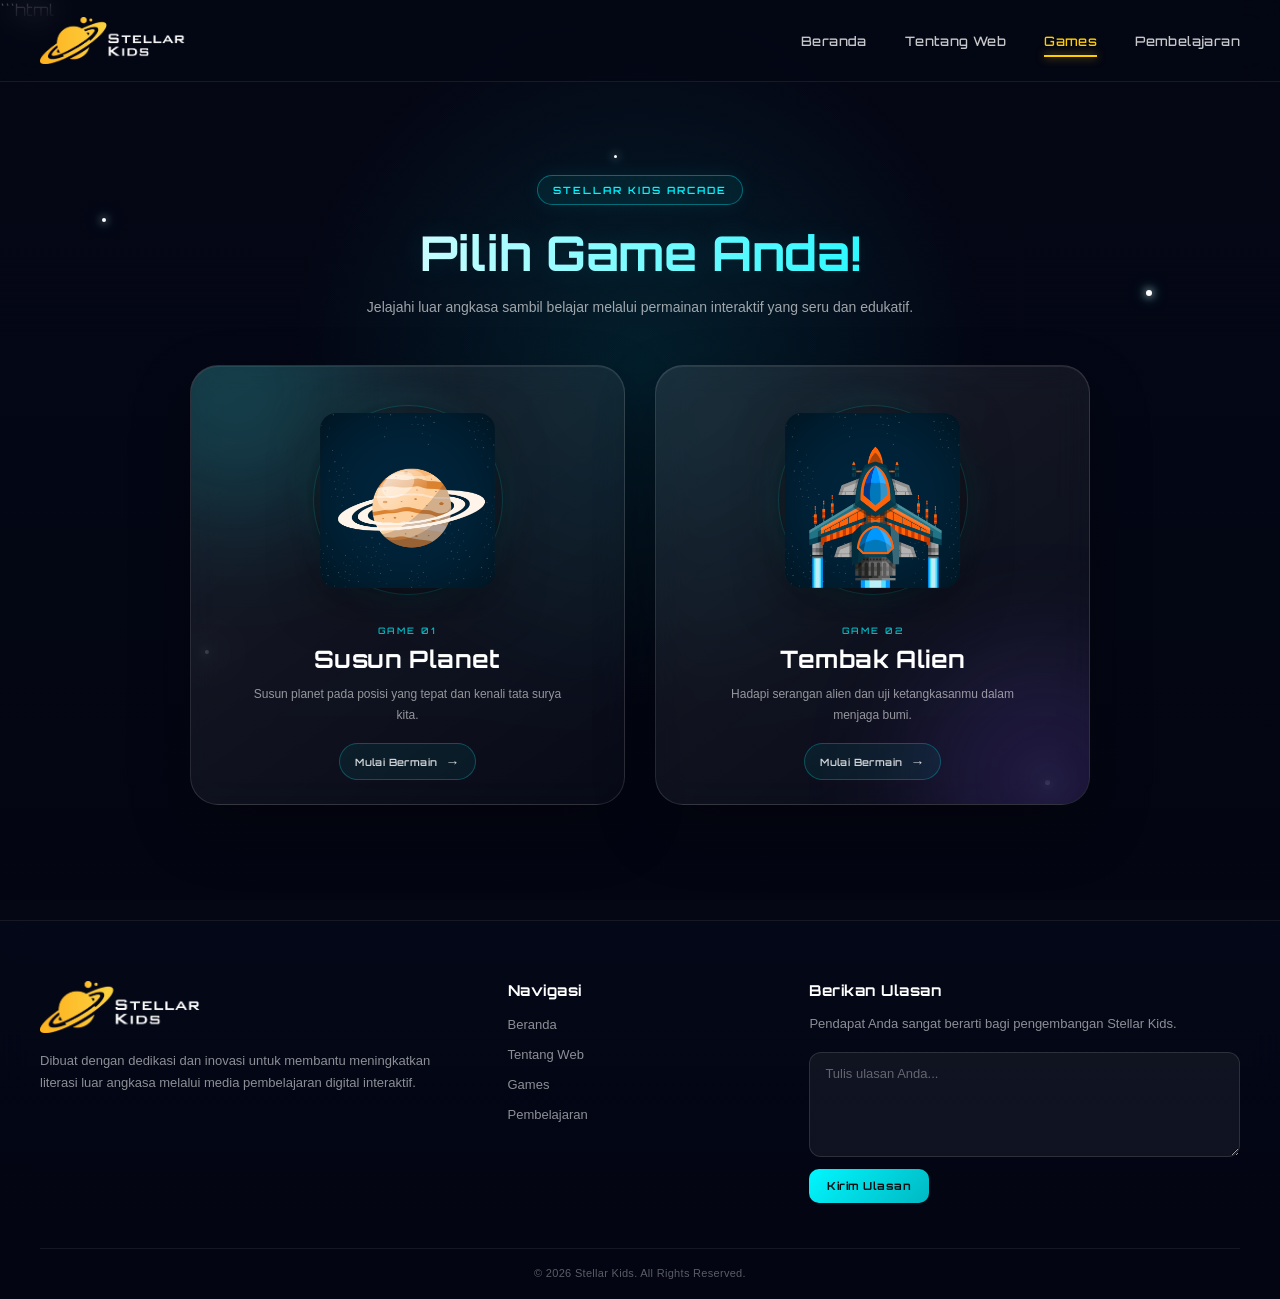
==== page_game.html @ 756258ee "Add files via upload" ====
```html
<!DOCTYPE html>
<html lang="id">

<head>

    <meta charset="UTF-8">

    <meta
        name="viewport"
        content="width=device-width, initial-scale=1.0"
    >

    <title>Stellar Kids | Games</title>

    <meta
        name="description"
        content="Mainkan permainan edukatif bertema luar angkasa bersama Stellar Kids."
    >

    <!-- Google Font -->
    <link
        href="https://fonts.googleapis.com/css2?family=Orbitron:wght@400;500;600;700&display=swap"
        rel="stylesheet"
    >

    <!-- CSS -->
    <link
        rel="stylesheet"
        href="page_game.css"
    >

</head>


<body>


    <!-- =====================================================
         BACKGROUND VIDEO
    ====================================================== -->

    <div
        class="background-video"
        aria-hidden="true"
    >

        <video
            autoplay
            muted
            loop
            playsinline
            poster="https://i.imgur.com/7sGwQYQ.png"
        >

            <source
                src="Video/Star scene - Free M.G Stock Footage.mp4"
                type="video/mp4"
            >

            Browser Anda tidak mendukung video.

        </video>

        <div class="background-overlay"></div>

    </div>



    <!-- =====================================================
         HEADER
    ====================================================== -->

    <header class="main-header">

        <div class="header-container">


            <!-- Logo -->

            <a
                href="index.html"
                class="logo"
            >

                <img
                    src="Png/Logo@4x.png"
                    alt="Logo Stellar Kids"
                    class="logo-image"
                >

            </a>



            <!-- Navigation -->

            <nav
                class="main-nav"
                aria-label="Navigasi utama"
            >

                <ul class="nav-links">

                    <li>
                        <a href="index.html">
                            Beranda
                        </a>
                    </li>

                    <li>
                        <a href="tentangweb.html">
                            Tentang Web
                        </a>
                    </li>

                    <li>
                        <a
                            href="page_game.html"
                            class="active"
                        >
                            Games
                        </a>
                    </li>

                    <li>
                        <a href="index.html#pembelajaran">
                            Pembelajaran
                        </a>
                    </li>

                </ul>



                <!-- Mobile Menu -->

                <button
                    class="burger"
                    type="button"
                    aria-label="Buka menu navigasi"
                    aria-expanded="false"
                >

                    <span></span>
                    <span></span>
                    <span></span>

                </button>

            </nav>

        </div>

    </header>



    <!-- =====================================================
         MAIN GAME SECTION
    ====================================================== -->

    <main class="game-selection">


        <!-- Decorative stars -->

        <div
            class="game-stars"
            aria-hidden="true"
        >

            <span class="star star-1"></span>
            <span class="star star-2"></span>
            <span class="star star-3"></span>
            <span class="star star-4"></span>
            <span class="star star-5"></span>

        </div>



        <!-- Heading -->

        <div class="game-heading">

            <span class="section-label">
                Stellar Kids Arcade
            </span>

            <h1>
                Pilih Game Anda!
            </h1>

            <p>
                Jelajahi luar angkasa sambil belajar melalui
                permainan interaktif yang seru dan edukatif.
            </p>

        </div>



        <!-- =================================================
             GAME CARDS
        ================================================== -->

        <div class="game-icons">


            <!-- =================================================
                 GAME 1 — SUSUN PLANET
            ================================================== -->

            <a
                href="susun_planet.html"
                class="game-card planet-game"
            >

                <div class="game-icon">


                    <!-- Image -->

                    <div class="game-image-wrapper">

                        <img
                            src="Png/Planet Game@4x.png"
                            alt="Ilustrasi permainan Susun Planet"
                        >

                    </div>



                    <!-- Content -->

                    <div class="game-content">

                        <span class="game-number">
                            GAME 01
                        </span>

                        <h2>
                            Susun Planet
                        </h2>

                        <p>
                            Susun planet pada posisi yang tepat
                            dan kenali tata surya kita.
                        </p>

                        <span class="play-button">
                            Mulai Bermain
                            <span class="arrow">→</span>
                        </span>

                    </div>

                </div>

            </a>



            <!-- =================================================
                 GAME 2 — TEMBAK ALIEN
            ================================================== -->

            <a
                href="tembakalien.html"
                class="game-card alien-game"
            >

                <div class="game-icon">


                    <!-- Image -->

                    <div class="game-image-wrapper">

                        <img
                            src="Png/Plane Game@4x.png"
                            alt="Ilustrasi permainan Tembak Alien"
                        >

                    </div>



                    <!-- Content -->

                    <div class="game-content">

                        <span class="game-number">
                            GAME 02
                        </span>

                        <h2>
                            Tembak Alien
                        </h2>

                        <p>
                            Hadapi serangan alien dan uji
                            ketangkasanmu dalam menjaga bumi.
                        </p>

                        <span class="play-button">
                            Mulai Bermain
                            <span class="arrow">→</span>
                        </span>

                    </div>

                </div>

            </a>


        </div>


    </main>



    <!-- =====================================================
         FOOTER
    ====================================================== -->

    <footer class="main-footer">


        <div class="footer-container">


            <!-- Brand -->

            <div class="footer-column footer-brand">

                <img
                    src="Png/Logo@4x.png"
                    alt="Logo Stellar Kids"
                    class="footer-logo"
                >

                <p>
                    Dibuat dengan dedikasi dan inovasi untuk
                    membantu meningkatkan literasi luar angkasa
                    melalui media pembelajaran digital interaktif.
                </p>

            </div>



            <!-- Navigation -->

            <div class="footer-column">

                <h3>
                    Navigasi
                </h3>

                <ul class="footer-links">

                    <li>
                        <a href="index.html">
                            Beranda
                        </a>
                    </li>

                    <li>
                        <a href="tentangweb.html">
                            Tentang Web
                        </a>
                    </li>

                    <li>
                        <a href="page_game.html">
                            Games
                        </a>
                    </li>

                    <li>
                        <a href="index.html#pembelajaran">
                            Pembelajaran
                        </a>
                    </li>

                </ul>

            </div>



            <!-- Review -->

            <div class="footer-column feedback-column">

                <h3>
                    Berikan Ulasan
                </h3>

                <p>
                    Pendapat Anda sangat berarti bagi
                    pengembangan Stellar Kids.
                </p>


        <form class="review-form" id="review-form">

  <textarea
    id="review-text"
    name="review"
    placeholder="Tulis ulasan Anda..."
    rows="4"
    required
  ></textarea>

  <button
    type="submit"
    class="submit-review-btn"
  >
    Kirim Ulasan
  </button>

                </form>

            </div>


        </div>



        <!-- Footer Bottom -->

        <div class="footer-bottom">

            <p>
                &copy; 2026 Stellar Kids. All Rights Reserved.
            </p>

        </div>


    </footer>



    <!-- JavaScript -->

    <script src="ulasan.js"></script>

</body>

</html>
---- page_game.css ----
* {
    margin: 0;
    padding: 0;
    box-sizing: border-box;
}

html {
    scroll-behavior: smooth;
}

body {
    font-family: 'Orbitron', sans-serif;

    color: #ffffff;

    background: #050714;

    overflow-x: hidden;

    min-height: 100vh;
}


/* =========================================================
   BACKGROUND VIDEO
   ========================================================= */

.background-video {
    position: fixed;

    inset: 0;

    width: 100%;
    height: 100%;

    overflow: hidden;

    z-index: -10;

    background: #050714;
}

.background-video video {
    width: 100%;
    height: 100%;

    object-fit: cover;

    object-position: center;

    filter:
        brightness(0.48)
        saturate(1.15);
}


/* Cinematic overlay */

.background-overlay {
    position: absolute;

    inset: 0;

    background:
        radial-gradient(
            circle at 50% 40%,
            rgba(0, 247, 255, 0.10),
            transparent 42%
        ),

        linear-gradient(
            180deg,
            rgba(3, 6, 20, 0.45) 0%,
            rgba(3, 6, 20, 0.65) 55%,
            rgba(3, 5, 18, 0.95) 100%
        );

    pointer-events: none;
}


/* =========================================================
   HEADER
   ========================================================= */

.main-header {
    position: fixed;

    top: 0;
    left: 0;

    width: 100%;
    height: 82px;

    z-index: 1000;

    background:
        rgba(4, 7, 20, 0.62);

    border-bottom:
        1px solid rgba(255, 255, 255, 0.08);

    backdrop-filter: blur(14px);
    -webkit-backdrop-filter: blur(14px);
}

.header-container {
    width:
        min(
            1200px,
            calc(100% - 60px)
        );

    height: 100%;

    margin: auto;

    display: flex;

    align-items: center;

    justify-content: space-between;
}


/* Logo */

.logo {
    display: flex;

    align-items: center;

    text-decoration: none;

    transition:
        transform 0.3s ease;
}

.logo:hover {
    transform: scale(1.04);
}

.logo-image {
    width: 145px;

    height: auto;

    display: block;
}


/* =========================================================
   NAVIGATION
   ========================================================= */

.main-nav {
    display: flex;

    align-items: center;
}

.nav-links {
    display: flex;

    align-items: center;

    gap: 38px;

    list-style: none;
}

.nav-links li {
    position: relative;
}

.nav-links li a {
    position: relative;

    display: inline-block;

    padding: 8px 0;

    color:
        rgba(255, 255, 255, 0.78);

    text-decoration: none;

    font-size: 13px;

    font-weight: 500;

    letter-spacing: 0.4px;

    transition:
        color 0.3s ease;
}


/* Active line */

.nav-links li a::after {
    content: "";

    position: absolute;

    left: 0;
    bottom: 0;

    width: 0;
    height: 2px;

    background: #ffcc00;

    box-shadow:
        0 0 10px
        rgba(255, 204, 0, 0.7);

    transition:
        width 0.3s ease;
}

.nav-links li a:hover {
    color: #ffffff;
}

.nav-links li a:hover::after,
.nav-links li a.active::after {
    width: 100%;
}

.nav-links li a.active {
    color: #ffcc00;
}


/* =========================================================
   BURGER
   ========================================================= */

.burger {
    display: none;

    width: 42px;
    height: 42px;

    border:
        1px solid rgba(255, 255, 255, 0.15);

    border-radius: 10px;

    background:
        rgba(255, 255, 255, 0.05);

    cursor: pointer;

    align-items: center;
    justify-content: center;

    flex-direction: column;

    gap: 5px;
}

.burger span {
    width: 20px;
    height: 2px;

    background: #ffffff;

    border-radius: 10px;

    transition: all 0.3s ease;
}


/* =========================================================
   GAME SELECTION
   ========================================================= */

.game-selection {
    position: relative;

    min-height: 100vh;

    padding:
        150px
        30px
        110px;

    display: flex;

    flex-direction: column;

    justify-content: center;

    align-items: center;

    overflow: hidden;
}


/* =========================================================
   GAME HEADING
   ========================================================= */

.game-heading {
    position: relative;

    z-index: 5;

    width: min(700px, 100%);

    text-align: center;

    margin-bottom: 45px;
}


/* Label */

.section-label {
    display: inline-block;

    margin-bottom: 20px;

    padding:
        8px
        15px;

    border:
        1px solid rgba(0, 247, 255, 0.35);

    border-radius: 100px;

    background:
        rgba(0, 247, 255, 0.07);

    color: #00f7ff;

    font-size: 10px;

    font-weight: 600;

    letter-spacing: 2px;

    text-transform: uppercase;

    box-shadow:
        0 0 20px
        rgba(0, 247, 255, 0.08);
}


/* Main heading */

.game-heading h1 {
    margin-bottom: 15px;

    font-size:
        clamp(
            30px,
            4vw,
            48px
        );

    line-height: 1.15;

    background:
        linear-gradient(
            90deg,
            #ffffff,
            #00f7ff
        );

    -webkit-background-clip: text;

    background-clip: text;

    -webkit-text-fill-color: transparent;

    text-shadow:
        0 0 30px
        rgba(0, 247, 255, 0.12);
}


/* Description */

.game-heading p {
    max-width: 620px;

    margin: auto;

    color:
        rgba(255, 255, 255, 0.62);

    font-family:
        'Poppins',
        Arial,
        sans-serif;

    font-size: 14px;

    line-height: 1.8;
}


/* =========================================================
   GAME CARDS
   ========================================================= */

.game-icons {
    position: relative;

    z-index: 5;

    width:
        min(
            900px,
            100%
        );

    display: grid;

    grid-template-columns:
        repeat(2, 1fr);

    gap: 30px;
}


/* Entire clickable card */

.game-card {
    position: relative;

    display: block;

    min-height: 420px;

    padding: 24px;

    overflow: hidden;

    text-decoration: none;

    color: #ffffff;

    border:
        1px solid
        rgba(255, 255, 255, 0.12);

    border-radius: 28px;

    background:
        linear-gradient(
            145deg,
            rgba(255, 255, 255, 0.09),
            rgba(255, 255, 255, 0.025)
        );

    backdrop-filter: blur(18px);
    -webkit-backdrop-filter: blur(18px);

    box-shadow:
        0 25px 60px
        rgba(0, 0, 0, 0.30),

        inset 0 1px 0
        rgba(255, 255, 255, 0.08);

    transition:
        transform 0.45s ease,
        border-color 0.45s ease,
        box-shadow 0.45s ease;
}


/* Card ambient glow */

.game-card::before {
    content: "";

    position: absolute;

    width: 250px;
    height: 250px;

    border-radius: 50%;

    filter: blur(65px);

    opacity: 0.18;

    transition:
        opacity 0.45s ease,
        transform 0.45s ease;
}


/* Planet card glow */

.planet-game::before {
    top: -100px;
    left: -80px;

    background:
        #00f7ff;
}


/* Alien card glow */

.alien-game::before {
    right: -80px;
    bottom: -100px;

    background:
        #8c5cff;
}


/* Hover */

.game-card:hover {
    transform:
        translateY(-10px);

    border-color:
        rgba(0, 247, 255, 0.38);

    box-shadow:
        0 35px 80px
        rgba(0, 0, 0, 0.42),

        0 0 35px
        rgba(0, 247, 255, 0.08),

        inset 0 1px 0
        rgba(255, 255, 255, 0.12);
}

.game-card:hover::before {
    opacity: 0.3;

    transform:
        scale(1.15);
}


/* =========================================================
   GAME IMAGE
   ========================================================= */

.game-icon {
    position: relative;

    height: 100%;

    display: flex;

    flex-direction: column;

    align-items: center;

    justify-content: space-between;

    text-align: center;
}


/* Image area */

.game-image-wrapper {
    position: relative;

    width: 210px;
    height: 210px;

    display: flex;

    align-items: center;
    justify-content: center;

    margin:
        5px
        auto
        20px;

    border-radius: 50%;

    background:
        radial-gradient(
            circle,
            rgba(255, 255, 255, 0.12),
            rgba(0, 0, 0, 0.12) 65%,
            transparent 70%
        );
}


/* Outer glow */

.game-image-wrapper::before {
    content: "";

    position: absolute;

    inset: 10px;

    border-radius: 50%;

    border:
        1px solid
        rgba(0, 247, 255, 0.18);

    box-shadow:
        0 0 35px
        rgba(0, 247, 255, 0.10);

    transition:
        transform 0.5s ease,
        border-color 0.5s ease,
        box-shadow 0.5s ease;
}


/* Game image */

.game-image-wrapper img {
    position: relative;

    z-index: 2;

    width: 175px;
    height: 175px;

    object-fit: contain;

    filter:
        drop-shadow(
            0 15px 25px
            rgba(0, 0, 0, 0.35)
        );

    transition:
        transform 0.5s
        cubic-bezier(0.2, 0.8, 0.2, 1),

        filter 0.5s ease;
}


/* Image hover */

.game-card:hover
.game-image-wrapper img {
    transform:
        scale(1.12)
        rotate(-3deg);

    filter:
        drop-shadow(
            0 20px 35px
            rgba(0, 247, 255, 0.25)
        );
}

.game-card:hover
.game-image-wrapper::before {
    transform: scale(1.08);

    border-color:
        rgba(0, 247, 255, 0.42);

    box-shadow:
        0 0 50px
        rgba(0, 247, 255, 0.18);
}


/* =========================================================
   GAME CONTENT
   ========================================================= */

.game-content {
    width: 100%;

    text-align: center;
}


/* Game number */

.game-number {
    display: inline-block;

    margin-bottom: 8px;

    color:
        rgba(0, 247, 255, 0.75);

    font-size: 9px;

    font-weight: 600;

    letter-spacing: 2px;
}


/* Game title */

.game-content h2 {
    margin-bottom: 10px;

    color: #ffffff;

    font-size: 24px;

    letter-spacing: 0.4px;

    transition:
        color 0.3s ease;
}

.game-card:hover
.game-content h2 {
    color: #00f7ff;
}


/* Description */

.game-content p {
    max-width: 310px;

    margin:
        0
        auto
        18px;

    color:
        rgba(255, 255, 255, 0.56);

    font-family:
        'Poppins',
        Arial,
        sans-serif;

    font-size: 12px;

    line-height: 1.7;
}


/* =========================================================
   PLAY BUTTON
   ========================================================= */

.play-button {
    display: inline-flex;

    align-items: center;

    gap: 8px;

    padding:
        9px
        15px;

    border:
        1px solid
        rgba(0, 247, 255, 0.25);

    border-radius: 100px;

    background:
        rgba(0, 247, 255, 0.06);

    color:
        rgba(255, 255, 255, 0.82);

    font-size: 10px;

    font-weight: 600;

    letter-spacing: 0.4px;

    transition:
        background 0.3s ease,
        border-color 0.3s ease,
        color 0.3s ease;
}

.arrow {
    font-size: 14px;

    transition:
        transform 0.3s ease;
}

.game-card:hover
.play-button {
    background:
        rgba(0, 247, 255, 0.13);

    border-color:
        rgba(0, 247, 255, 0.55);

    color: #00f7ff;
}

.game-card:hover
.arrow {
    transform:
        translateX(4px);
}


/* =========================================================
   FLOATING STARS
   ========================================================= */

.game-stars {
    position: absolute;

    inset: 0;

    pointer-events: none;

    z-index: 1;
}

.star {
    position: absolute;

    width: 4px;
    height: 4px;

    border-radius: 50%;

    background: #ffffff;

    box-shadow:
        0 0 8px #ffffff,
        0 0 15px
        rgba(0, 247, 255, 0.8);

    animation:
        twinkle 3s
        ease-in-out
        infinite;
}

.star-1 {
    top: 22%;
    left: 8%;
}

.star-2 {
    top: 30%;
    right: 10%;

    width: 6px;
    height: 6px;

    animation-delay: 0.8s;
}

.star-3 {
    top: 70%;
    left: 16%;

    animation-delay: 1.4s;
}

.star-4 {
    bottom: 15%;
    right: 18%;

    width: 5px;
    height: 5px;

    animation-delay: 2s;
}

.star-5 {
    top: 15%;
    left: 48%;

    width: 3px;
    height: 3px;

    animation-delay: 2.5s;
}


/* =========================================================
   FOOTER
   ========================================================= */

.main-footer {
    position: relative;

    z-index: 10;

    padding:
        60px
        30px
        20px;

    background:
        linear-gradient(
            180deg,
            rgba(4, 8, 25, 0.78),
            rgba(3, 5, 18, 0.97)
        );

    border-top:
        1px solid
        rgba(255, 255, 255, 0.08);

    backdrop-filter: blur(15px);
    -webkit-backdrop-filter: blur(15px);
}


/* Footer grid */

.footer-container {
    width:
        min(
            1200px,
            100%
        );

    margin: auto;

    display: grid;

    grid-template-columns:
        1.2fr
        0.7fr
        1.3fr;

    gap: 70px;

    align-items: start;
}


/* Footer columns */

.footer-column {
    display: flex;

    flex-direction: column;

    gap: 13px;
}

.footer-column h3 {
    color: #ffffff;

    font-size: 15px;

    letter-spacing: 0.5px;
}

.footer-column p {
    color:
        rgba(255, 255, 255, 0.55);

    font-family:
        'Poppins',
        Arial,
        sans-serif;

    font-size: 13px;

    line-height: 1.7;
}


/* Footer logo */

.footer-logo {
    width: 160px;

    height: auto;

    margin-bottom: 4px;
}


/* Footer links */

.footer-links {
    list-style: none;

    display: flex;

    flex-direction: column;

    gap: 10px;
}

.footer-links a {
    color:
        rgba(255, 255, 255, 0.55);

    text-decoration: none;

    font-family:
        'Poppins',
        Arial,
        sans-serif;

    font-size: 13px;

    transition:
        color 0.3s ease,
        transform 0.3s ease;
}

.footer-links a:hover {
    color: #00f7ff;

    transform:
        translateX(4px);
}


/* =========================================================
   REVIEW FORM
   ========================================================= */

.review-form {
    display: flex;

    flex-direction: column;

    gap: 12px;

    margin-top: 4px;
}

.review-form textarea {
    width: 100%;

    min-height: 105px;

    resize: vertical;

    padding:
        13px
        15px;

    border:
        1px solid
        rgba(255, 255, 255, 0.12);

    border-radius: 12px;

    outline: none;

    background:
        rgba(255, 255, 255, 0.055);

    color: #ffffff;

    font-family:
        'Poppins',
        Arial,
        sans-serif;

    font-size: 13px;

    transition:
        border-color 0.3s ease,
        background 0.3s ease,
        box-shadow 0.3s ease;
}

.review-form textarea::placeholder {
    color:
        rgba(255, 255, 255, 0.35);
}

.review-form textarea:focus {
    border-color:
        rgba(0, 247, 255, 0.55);

    background:
        rgba(0, 247, 255, 0.04);

    box-shadow:
        0 0 20px
        rgba(0, 247, 255, 0.08);
}


/* Submit */

.submit-review-btn {
    align-self: flex-start;

    padding:
        10px
        18px;

    border: none;

    border-radius: 10px;

    background:
        linear-gradient(
            135deg,
            #00f7ff,
            #00b8c2
        );

    color: #031014;

    font-family:
        'Orbitron',
        sans-serif;

    font-size: 11px;

    font-weight: 700;

    letter-spacing: 0.5px;

    cursor: pointer;

    transition:
        transform 0.3s ease,
        box-shadow 0.3s ease;
}

.submit-review-btn:hover {
    transform:
        translateY(-2px);

    box-shadow:
        0 8px 25px
        rgba(0, 247, 255, 0.25);
}


/* =========================================================
   FOOTER BOTTOM
   ========================================================= */

.footer-bottom {
    width:
        min(
            1200px,
            100%
        );

    margin:
        45px
        auto
        0;

    padding-top: 18px;

    border-top:
        1px solid
        rgba(255, 255, 255, 0.07);

    text-align: center;
}

.footer-bottom p {
    color:
        rgba(255, 255, 255, 0.35);

    font-family:
        'Poppins',
        Arial,
        sans-serif;

    font-size: 11px;

    letter-spacing: 0.3px;
}


/* =========================================================
   ANIMATIONS
   ========================================================= */

@keyframes twinkle {

    0%,
    100% {
        opacity: 0.25;

        transform:
            scale(0.8);
    }

    50% {
        opacity: 1;

        transform:
            scale(1.25);
    }

}


/* =========================================================
   TABLET
   ========================================================= */

@media (max-width: 1000px) {

    .footer-container {
        grid-template-columns:
            1fr
            1fr;

        gap: 45px;
    }

    .feedback-column {
        grid-column:
            1 / -1;
    }

    .game-icons {
        width:
            min(
                800px,
                100%
            );
    }

}


/* =========================================================
   MOBILE
   ========================================================= */

@media (max-width: 768px) {

    /* Header */

    .main-header {
        height: 70px;
    }

    .header-container {
        width:
            calc(
                100% - 35px
            );
    }

    .logo-image {
        width: 125px;
    }

    .nav-links {
        display: none;
    }

    .burger {
        display: flex;
    }


    /* Main */

    .game-selection {
        padding:
            115px
            18px
            80px;
    }


    /* Heading */

    .game-heading {
        margin-bottom: 35px;
    }

    .game-heading h1 {
        font-size: 30px;
    }

    .game-heading p {
        font-size: 13px;
    }


    /* Cards */

    .game-icons {
        grid-template-columns: 1fr;

        width:
            min(
                430px,
                100%
            );

        gap: 20px;
    }

    .game-card {
        min-height: 400px;

        padding: 22px;
    }

    .game-image-wrapper {
        width: 190px;
        height: 190px;
    }

    .game-image-wrapper img {
        width: 155px;
        height: 155px;
    }


    /* Footer */

    .main-footer {
        padding:
            45px
            20px
            18px;
    }

    .footer-container {
        grid-template-columns: 1fr;

        gap: 35px;
    }

    .feedback-column {
        grid-column: auto;
    }

    .footer-logo {
        width: 145px;
    }

    .footer-bottom {
        margin-top: 35px;
    }

}


/* =========================================================
   SMALL MOBILE
   ========================================================= */

@media (max-width: 480px) {

    .game-heading h1 {
        font-size: 26px;
    }

    .section-label {
        padding:
            7px
            12px;

        font-size: 8px;

        letter-spacing: 1.5px;
    }

    .game-card {
        min-height: 380px;

        padding: 18px;

        border-radius: 22px;
    }

    .game-image-wrapper {
        width: 165px;
        height: 165px;
    }

    .game-image-wrapper img {
        width: 135px;
        height: 135px;
    }

    .game-content h2 {
        font-size: 21px;
    }

    .game-content p {
        font-size: 11px;
    }

    .star-3,
    .star-4,
    .star-5 {
        display: none;
    }

}


/* =========================================================
   ACCESSIBILITY
   ========================================================= */

@media (prefers-reduced-motion: reduce) {

    *,
    *::before,
    *::after {
        animation-duration:
            0.01ms !important;

        animation-iteration-count:
            1 !important;

        transition-duration:
            0.01ms !important;
    }

}
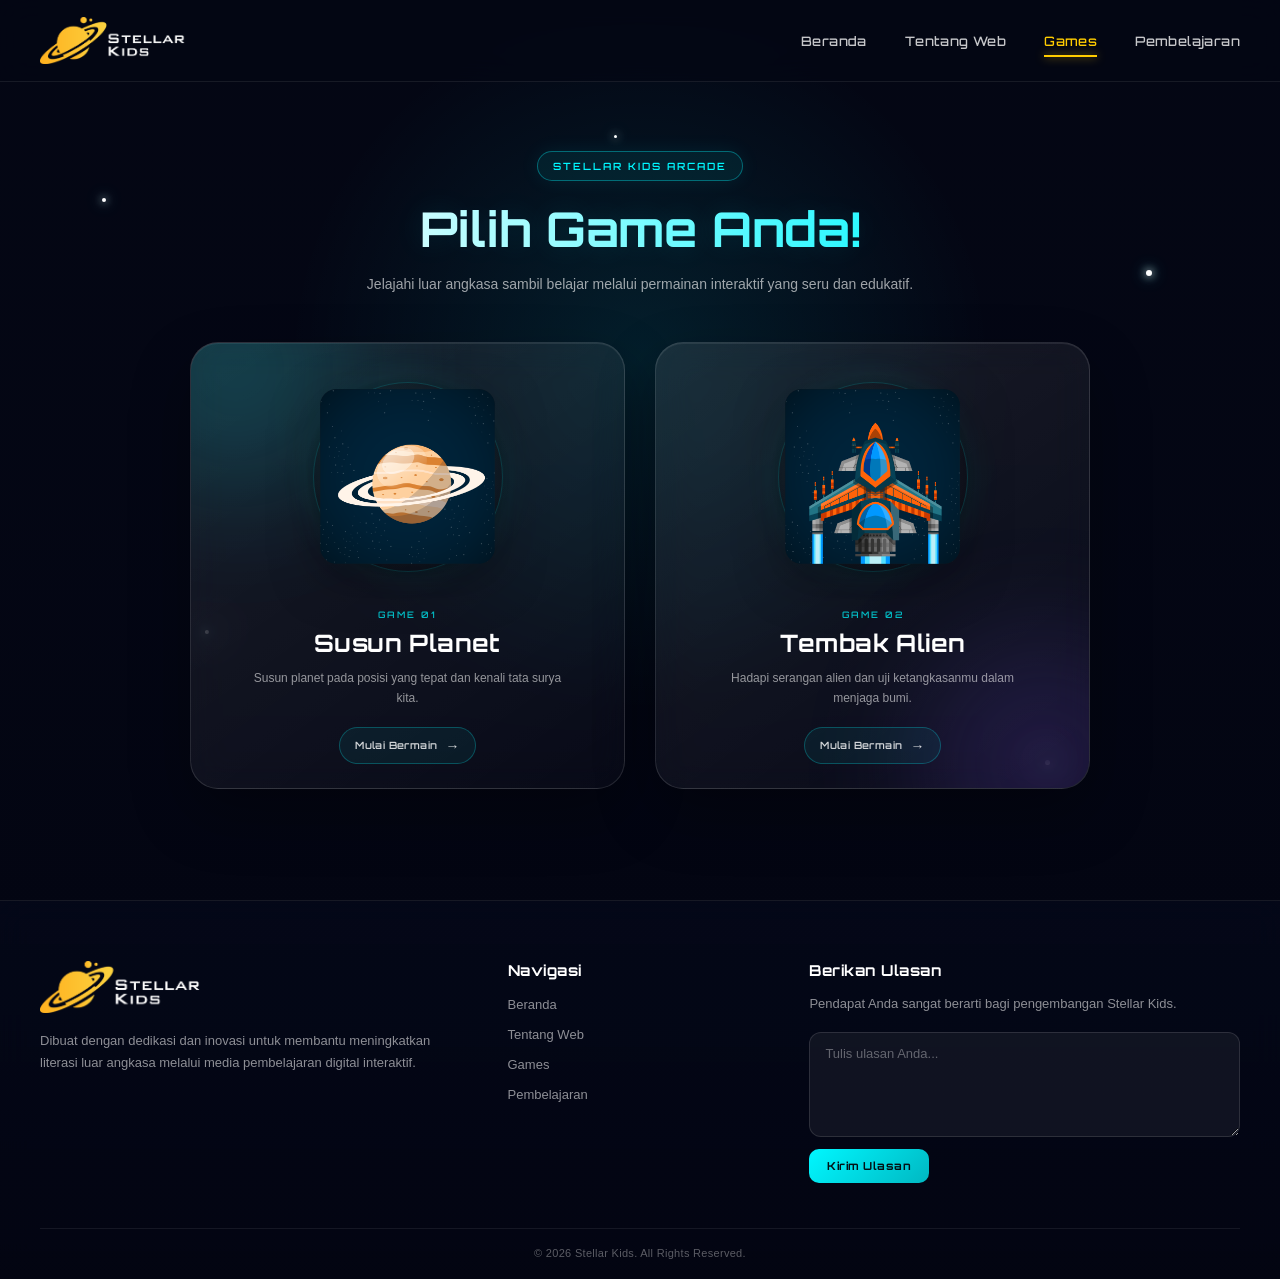
==== commit 2bbc2b0f: "Update page_game.html" ====
--- a/page_game.html
+++ b/page_game.html
@@ -1,4 +1,3 @@
-```html
 <!DOCTYPE html>
 <html lang="id">
 
